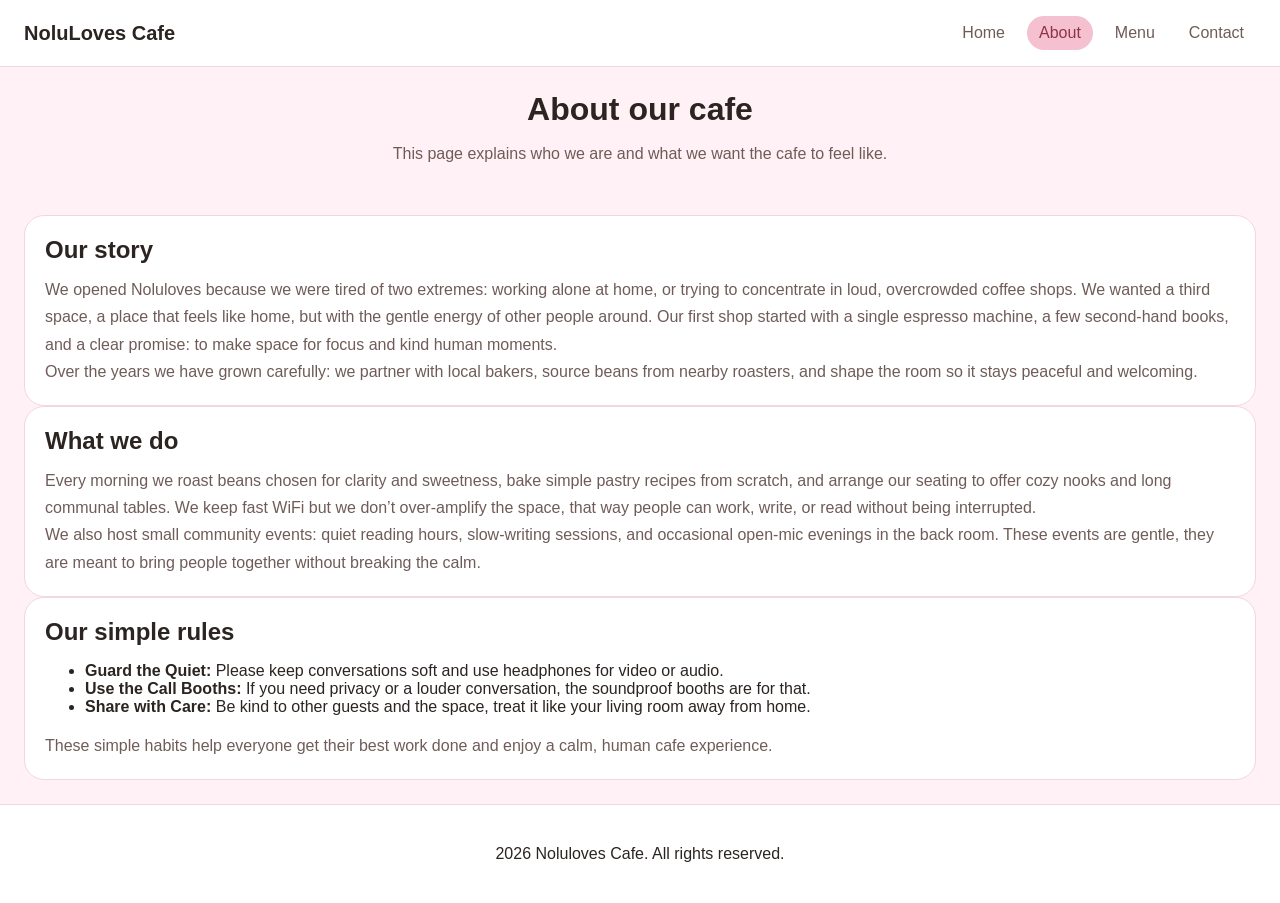
==== about.html @ 19431b0d "complete html content for all pages and finalize cafe styles" ====
<!DOCTYPE html>
<html lang="en">
<head>
  <meta charset="UTF-8">
  <meta name="viewport" content="width=device-width, initial-scale=1.0">
  <title>About Noluloves Cafe</title>
  <link rel="stylesheet" href="css/styles.css">
</head>
<body>
  <header class="topbar">
    <div class="logo">NoluLoves Cafe</div>
    <nav class="navmenu">
      <a class="navlink" href="index.html">Home</a>
      <a class="navlink active" href="about.html">About</a>
      <a class="navlink" href="services.html">Menu</a>
      <a class="navlink" href="contact.html">Contact</a>
    </nav>
  </header>

  <section class="pagehead">
    <h1>About our cafe</h1>
    <p>This page explains who we are and what we want the cafe to feel like.</p>
  </section>

  <main class="content">
    <section class="info-card">
      <h2>Our story</h2>
      <p>We opened Noluloves because we were tired of two extremes: working alone at home, or trying to concentrate in loud, overcrowded coffee shops. We wanted a third space, a place that feels like home, but with the gentle energy of other people around. Our first shop started with a single espresso machine, a few second-hand books, and a clear promise: to make space for focus and kind human moments.</p>
      <p>Over the years we have grown carefully: we partner with local bakers, source beans from nearby roasters, and shape the room so it stays peaceful and welcoming.</p>
    </section>

    <section class="info-card">
      <h2>What we do</h2>
      <p>Every morning we roast beans chosen for clarity and sweetness, bake simple pastry recipes from scratch, and arrange our seating to offer cozy nooks and long communal tables. We keep fast WiFi but we don’t over-amplify the space,  that way people can work, write, or read without being interrupted.</p>
      <p>We also host small community events: quiet reading hours, slow-writing sessions, and occasional open-mic evenings in the back room. These events are gentle, they are meant to bring people together without breaking the calm.</p>
    </section>

    <section class="info-card">
      <h2>Our simple rules</h2>
      <ul>
        <li><strong>Guard the Quiet:</strong> Please keep conversations soft and use headphones for video or audio.</li>
        <li><strong>Use the Call Booths:</strong> If you need privacy or a louder conversation, the soundproof booths are for that.</li>
        <li><strong>Share with Care:</strong> Be kind to other guests and the space, treat it like your living room away from home.</li>
      </ul>
      <p>These simple habits help everyone get their best work done and enjoy a calm, human cafe experience.</p>
    </section>
  </main>

  <footer class="site-footer">
    <p>2026 Noluloves Cafe. All rights reserved.</p>
  </footer>
</body>
</html>
---- css/styles.css ----
body {
  margin: 0;
  font-family: Arial, sans-serif;
  background-color: #fff1f5;
  color: #2b2421;
}

img {
  max-width: 100%;
  display: block;
}

a {
  text-decoration: none;
  color: inherit;
}

.topbar {
  display: flex;
  justify-content: space-between;
  align-items: center;
  padding: 16px 24px;
  background-color: #ffffff;
  border-bottom: 1px solid #f1d7e1;
}

.logo {
  font-weight: bold;
  font-size: 20px;
}

.navmenu {
  display: flex;
  gap: 10px;
}

.navlink {
  padding: 8px 12px;
  border-radius: 999px;
  color: #6f5c58;
}

.navlink:hover,
.navlink.active {
  background-color: #f5c0d0;
  color: #8f3346;
}

.hero {
  display: flex;
  flex-wrap: wrap;
  align-items: center;
  gap: 34px;
  padding: 40px 24px;
}

.hero-text {
  max-width: 520px;
}

.hero-text h1 {
  margin: 0 0 16px 0;
  font-size: 36px;
  line-height: 1.1;
}

.hero-text p {
  margin: 0 0 20px 0;
  color: #6f5c58;
}

.button {
  display: inline-block;
  padding: 12px 22px;
  border-radius: 999px;
  background-color: #d96d86;
  color: #ffffff;
}

.content {
  padding: 24px;
}

.feature-row,
.grid-row {
  display: flex;
  flex-wrap: wrap;
  gap: 20px;
}

.feature-card,
.menu-card,
.info-card {
  background-color: #ffffff;
  border: 1px solid #f1d7e1;
  border-radius: 20px;
  padding: 20px;
  flex: 1 1 280px;
}

.feature-card h2,
.menu-card h2,
.info-card h2,
.feature-card h3,
.menu-card h3 {
  margin: 0 0 12px 0;
}

.feature-card p,
.menu-card p,
.info-card p,
.sectiontext {
  margin: 0;
  color: #6f5c58;
  line-height: 1.7;
}

.pagehead {
  padding: 24px;
  text-align: center;
}

.pagehead h1 {
  margin: 0 0 12px 0;
  font-size: 32px;
}

.pagehead p {
  margin: 0;
  color: #6f5c58;
  line-height: 1.7;
}

.contact-grid {
  display: flex;
  gap: 20px;
  flex-wrap: wrap;
}

.contact-form {
  display: flex;
  flex-direction: column;
  gap: 12px;
}

.contact-form label {
  font-weight: bold;
}

.contact-form input,
.contact-form textarea {
  padding: 10px;
  border: 1px solid #f1d7e1;
  border-radius: 12px;
}

.contact-form input:focus,
.contact-form textarea:focus {
  outline: 2px solid #f5c0d0;
}

.card-image {
  width: 100%;
  border-radius: 16px;
  margin-bottom: 16px;
}

.site-footer {
  padding: 24px;
  text-align: center;
  background-color: #ffffff;
  border-top: 1px solid #f1d7e1;
}

@media (max-width: 800px) {
  .hero,
  .feature-row,
  .grid-row,
  .contact-grid {
    flex-direction: column;
  }

  .topbar {
    flex-direction: column;
    align-items: flex-start;
  }

  .navmenu {
    flex-wrap: wrap;
  }
}
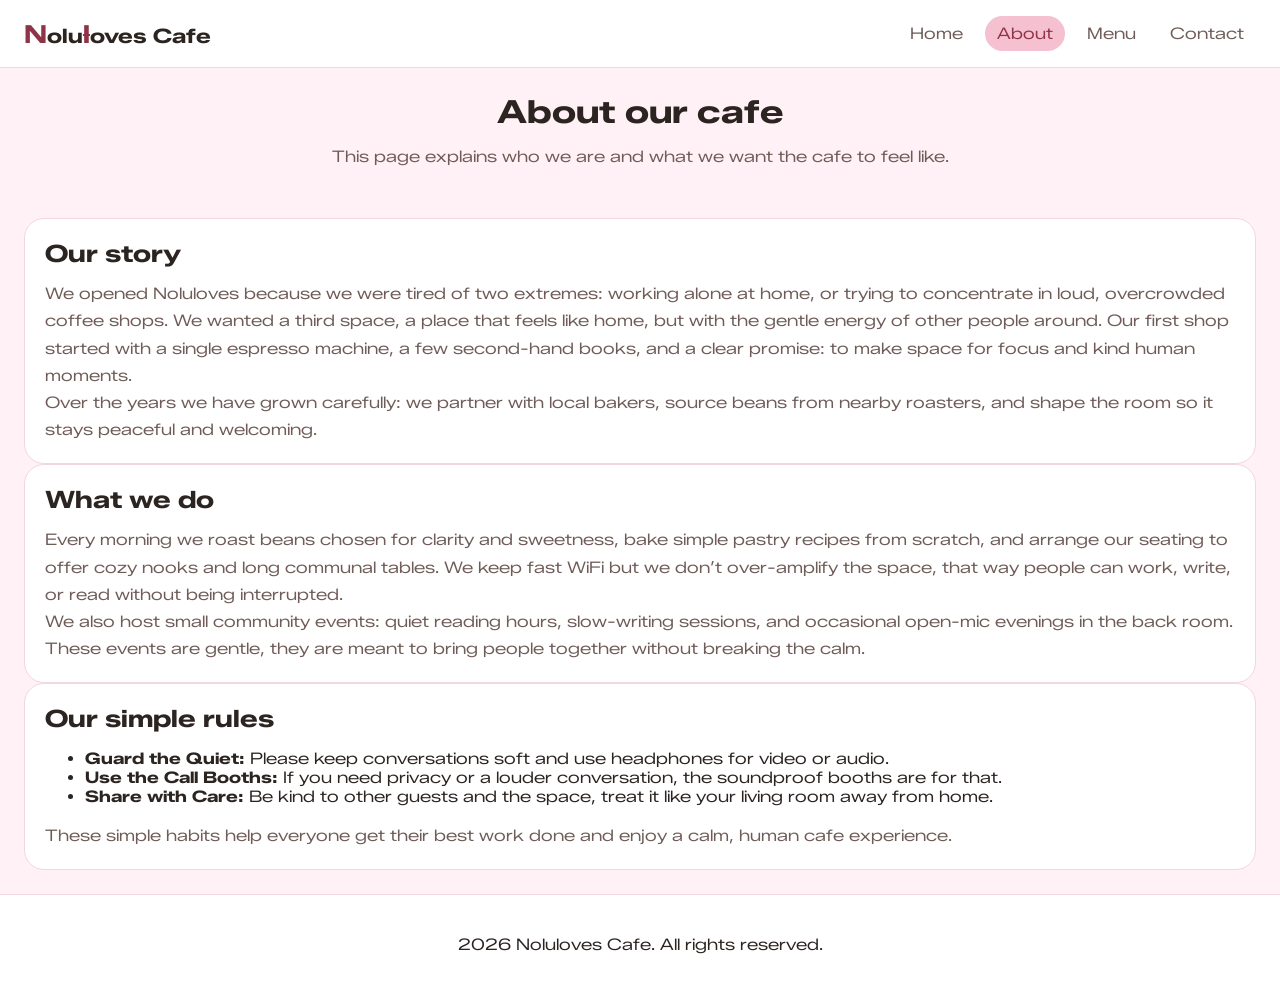
==== commit 97fb7c47: "added Google Fonts and updated logo styling across multiple pages" ====
--- a/about.html
+++ b/about.html
@@ -5,10 +5,13 @@
   <meta name="viewport" content="width=device-width, initial-scale=1.0">
   <title>About Noluloves Cafe</title>
   <link rel="stylesheet" href="css/styles.css">
+  <link rel="preconnect" href="https://fonts.googleapis.com">
+<link rel="preconnect" href="https://fonts.gstatic.com" crossorigin>
+<link href="https://fonts.googleapis.com/css2?family=Geom:ital,wght@0,300..900;1,300..900&family=Merriweather:ital,opsz,wght@0,18..144,300..900;1,18..144,300..900&family=Zalando+Sans+Expanded:ital,wght@0,200..900;1,200..900&display=swap" rel="stylesheet">
 </head>
 <body>
   <header class="topbar">
-    <div class="logo">NoluLoves Cafe</div>
+    <div class="logo"><span class="Branding">N</span>olu<S class="Branding">l</S>oves Cafe</div>
     <nav class="navmenu">
       <a class="navlink" href="index.html">Home</a>
       <a class="navlink active" href="about.html">About</a>
--- a/css/styles.css
+++ b/css/styles.css
@@ -4,6 +4,7 @@
   font-family: Arial, sans-serif;
   background-color: #fff1f5;
   color: #2b2421;
+ font-family: "Zalando Sans Expanded", sans-serif;
 }
 
 img {
@@ -46,7 +47,9 @@
   background-color: #f5c0d0;
   color: #8f3346;
 }
-
+.Branding{color:#8f3346;
+font-weight: 1200;
+font-size: 25px;}
 .hero {
   display: flex;
   flex-wrap: wrap;
